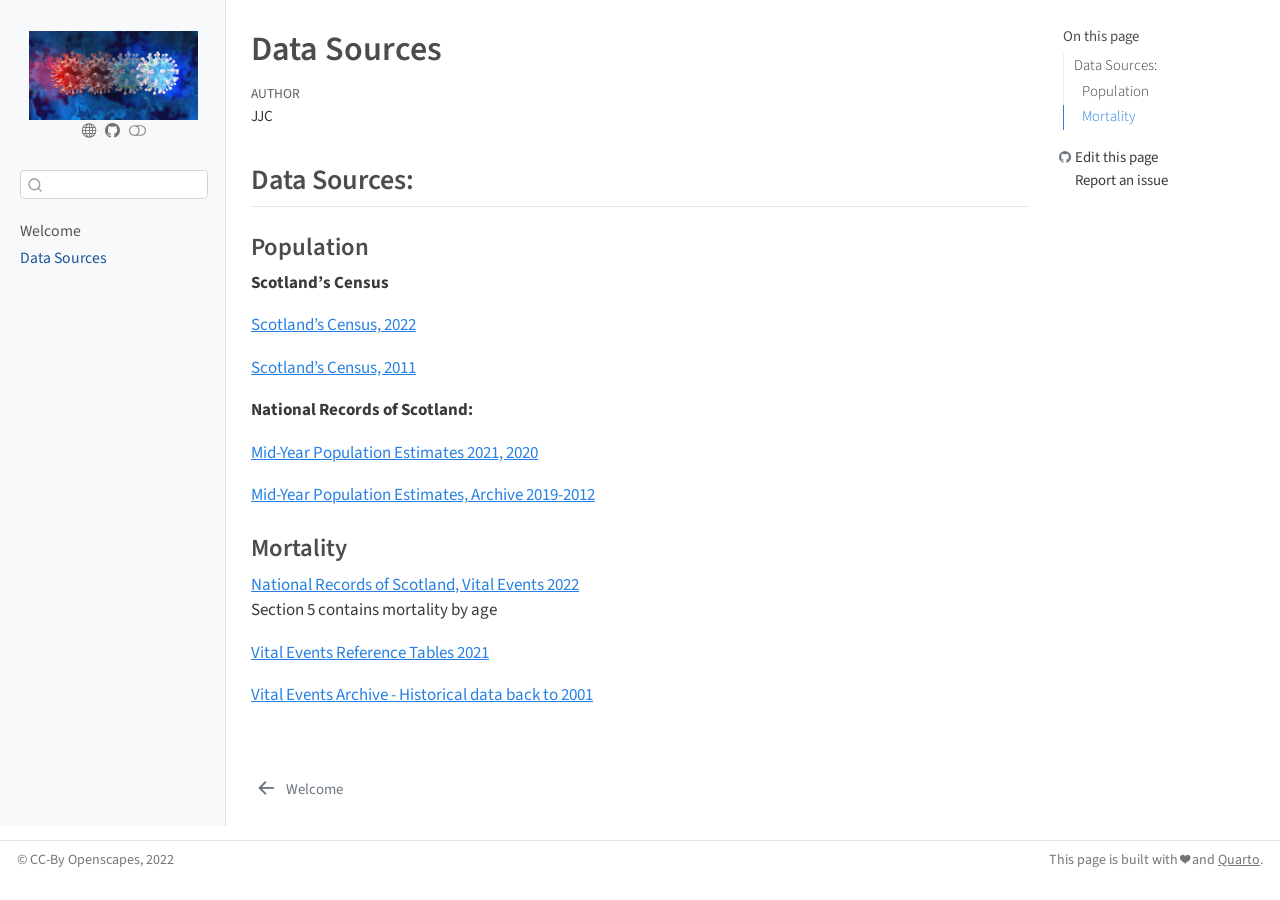
==== docs/data-sources.html @ 09939a48 "added data sources file" ====
<!DOCTYPE html>
<html xmlns="http://www.w3.org/1999/xhtml" lang="en" xml:lang="en"><head>

<meta charset="utf-8">
<meta name="generator" content="quarto-1.3.450">

<meta name="viewport" content="width=device-width, initial-scale=1.0, user-scalable=yes">

<meta name="author" content="JJC">

<title>Excess Mortality in Scotland - Data Sources</title>
<style>
code{white-space: pre-wrap;}
span.smallcaps{font-variant: small-caps;}
div.columns{display: flex; gap: min(4vw, 1.5em);}
div.column{flex: auto; overflow-x: auto;}
div.hanging-indent{margin-left: 1.5em; text-indent: -1.5em;}
ul.task-list{list-style: none;}
ul.task-list li input[type="checkbox"] {
  width: 0.8em;
  margin: 0 0.8em 0.2em -1em; /* quarto-specific, see https://github.com/quarto-dev/quarto-cli/issues/4556 */ 
  vertical-align: middle;
}
</style>


<script src="site_libs/quarto-nav/quarto-nav.js"></script>
<script src="site_libs/clipboard/clipboard.min.js"></script>
<script src="site_libs/quarto-search/autocomplete.umd.js"></script>
<script src="site_libs/quarto-search/fuse.min.js"></script>
<script src="site_libs/quarto-search/quarto-search.js"></script>
<meta name="quarto:offset" content="./">
<link href="./index.html" rel="prev">
<script src="site_libs/quarto-html/quarto.js"></script>
<script src="site_libs/quarto-html/popper.min.js"></script>
<script src="site_libs/quarto-html/tippy.umd.min.js"></script>
<script src="site_libs/quarto-html/anchor.min.js"></script>
<link href="site_libs/quarto-html/tippy.css" rel="stylesheet">
<link href="site_libs/quarto-html/quarto-syntax-highlighting.css" rel="stylesheet" class="quarto-color-scheme" id="quarto-text-highlighting-styles">
<link href="site_libs/quarto-html/quarto-syntax-highlighting-dark.css" rel="prefetch" class="quarto-color-scheme quarto-color-alternate" id="quarto-text-highlighting-styles">
<script src="site_libs/bootstrap/bootstrap.min.js"></script>
<link href="site_libs/bootstrap/bootstrap-icons.css" rel="stylesheet">
<link href="site_libs/bootstrap/bootstrap.min.css" rel="stylesheet" class="quarto-color-scheme" id="quarto-bootstrap" data-mode="light">
<link href="site_libs/bootstrap/bootstrap-dark.min.css" rel="prefetch" class="quarto-color-scheme quarto-color-alternate" id="quarto-bootstrap" data-mode="light">
<script id="quarto-search-options" type="application/json">{
  "location": "sidebar",
  "copy-button": false,
  "collapse-after": 3,
  "panel-placement": "start",
  "type": "textbox",
  "limit": 20,
  "language": {
    "search-no-results-text": "No results",
    "search-matching-documents-text": "matching documents",
    "search-copy-link-title": "Copy link to search",
    "search-hide-matches-text": "Hide additional matches",
    "search-more-match-text": "more match in this document",
    "search-more-matches-text": "more matches in this document",
    "search-clear-button-title": "Clear",
    "search-detached-cancel-button-title": "Cancel",
    "search-submit-button-title": "Submit",
    "search-label": "Search"
  }
}</script>


</head>

<body class="nav-sidebar docked">

<div id="quarto-search-results"></div>
  <header id="quarto-header" class="headroom fixed-top">
  <nav class="quarto-secondary-nav">
    <div class="container-fluid d-flex">
      <button type="button" class="quarto-btn-toggle btn" data-bs-toggle="collapse" data-bs-target="#quarto-sidebar,#quarto-sidebar-glass" aria-controls="quarto-sidebar" aria-expanded="false" aria-label="Toggle sidebar navigation" onclick="if (window.quartoToggleHeadroom) { window.quartoToggleHeadroom(); }">
        <i class="bi bi-layout-text-sidebar-reverse"></i>
      </button>
      <nav class="quarto-page-breadcrumbs" aria-label="breadcrumb"><ol class="breadcrumb"><li class="breadcrumb-item"><a href="./data-sources.html">Data Sources</a></li></ol></nav>
      <a class="flex-grow-1" role="button" data-bs-toggle="collapse" data-bs-target="#quarto-sidebar,#quarto-sidebar-glass" aria-controls="quarto-sidebar" aria-expanded="false" aria-label="Toggle sidebar navigation" onclick="if (window.quartoToggleHeadroom) { window.quartoToggleHeadroom(); }">      
      </a>
      <button type="button" class="btn quarto-search-button" aria-label="" onclick="window.quartoOpenSearch();">
        <i class="bi bi-search"></i>
      </button>
    </div>
  </nav>
</header>
<!-- content -->
<div id="quarto-content" class="quarto-container page-columns page-rows-contents page-layout-article">
<!-- sidebar -->
  <nav id="quarto-sidebar" class="sidebar collapse collapse-horizontal sidebar-navigation docked overflow-auto">
    <div class="pt-lg-2 mt-2 text-center sidebar-header">
      <a href="./index.html" class="sidebar-logo-link">
      <img src="./images/covid19_variant.jpeg" alt="" class="sidebar-logo py-0 d-lg-inline d-none">
      </a>
      <div class="sidebar-tools-main tools-wide">
    <a href="https://openscapes.org" rel="" title="Openscapes.org" class="quarto-navigation-tool px-1" aria-label="Openscapes.org"><i class="bi bi-globe"></i></a>
    <a href="https://github.com/jjcoen/vax-scotland" rel="" title="Data and Analysis" class="quarto-navigation-tool px-1" aria-label="Data and Analysis"><i class="bi bi-github"></i></a>
  <a href="" class="quarto-color-scheme-toggle quarto-navigation-tool  px-1" onclick="window.quartoToggleColorScheme(); return false;" title="Toggle dark mode"><i class="bi"></i></a>
</div>
      </div>
        <div class="mt-2 flex-shrink-0 align-items-center">
        <div class="sidebar-search">
        <div id="quarto-search" class="" title="Search"></div>
        </div>
        </div>
    <div class="sidebar-menu-container"> 
    <ul class="list-unstyled mt-1">
        <li class="sidebar-item">
  <div class="sidebar-item-container"> 
  <a href="./index.html" class="sidebar-item-text sidebar-link">
 <span class="menu-text">Welcome</span></a>
  </div>
</li>
        <li class="sidebar-item">
  <div class="sidebar-item-container"> 
  <a href="./data-sources.html" class="sidebar-item-text sidebar-link active">
 <span class="menu-text">Data Sources</span></a>
  </div>
</li>
    </ul>
    </div>
</nav>
<div id="quarto-sidebar-glass" data-bs-toggle="collapse" data-bs-target="#quarto-sidebar,#quarto-sidebar-glass"></div>
<!-- margin-sidebar -->
    <div id="quarto-margin-sidebar" class="sidebar margin-sidebar">
        <nav id="TOC" role="doc-toc" class="toc-active">
    <h2 id="toc-title">On this page</h2>
   
  <ul>
  <li><a href="#data-sources" id="toc-data-sources" class="nav-link active" data-scroll-target="#data-sources">Data Sources:</a>
  <ul class="collapse">
  <li><a href="#population" id="toc-population" class="nav-link" data-scroll-target="#population">Population</a></li>
  <li><a href="#mortality" id="toc-mortality" class="nav-link" data-scroll-target="#mortality">Mortality</a></li>
  </ul></li>
  </ul>
<div class="toc-actions"><div><i class="bi bi-github"></i></div><div class="action-links"><p><a href="https://github.com/jjcoen/vax-scotland/edit/main/data-sources.qmd" class="toc-action">Edit this page</a></p><p><a href="https://github.com/jjcoen/vax-scotland/issues/new" class="toc-action">Report an issue</a></p></div></div></nav>
    </div>
<!-- main -->
<main class="content" id="quarto-document-content">

<header id="title-block-header" class="quarto-title-block default">
<div class="quarto-title">
<h1 class="title">Data Sources</h1>
</div>



<div class="quarto-title-meta">

    <div>
    <div class="quarto-title-meta-heading">Author</div>
    <div class="quarto-title-meta-contents">
             <p>JJC </p>
          </div>
  </div>
    
  
    
  </div>
  

</header>

<section id="data-sources" class="level2">
<h2 class="anchored" data-anchor-id="data-sources">Data Sources:</h2>
<section id="population" class="level3">
<h3 class="anchored" data-anchor-id="population">Population</h3>
<p><strong>Scotland’s Census</strong></p>
<p><a href="https://www.scotlandscensus.gov.uk/2022-results/scotland-s-census-2022-rounded-population-estimates/">Scotland’s Census, 2022</a></p>
<p><a href="https://www.scotlandscensus.gov.uk/webapi/jsf/tableView/tableView.xhtml">Scotland’s Census, 2011</a></p>
<p><strong>National Records of Scotland:</strong></p>
<p><a href="https://www.nrscotland.gov.uk/statistics-and-data/statistics/statistics-by-theme/population/population-estimates/mid-year-population-estimates#lmye">Mid-Year Population Estimates 2021, 2020</a></p>
<p><a href="https://www.nrscotland.gov.uk/statistics-and-data/statistics/statistics-by-theme/population/population-estimates/mid-year-population-estimates/archive">Mid-Year Population Estimates, Archive 2019-2012</a></p>
</section>
<section id="mortality" class="level3">
<h3 class="anchored" data-anchor-id="mortality">Mortality</h3>
<p><a href="https://www.nrscotland.gov.uk/statistics-and-data/statistics/statistics-by-theme/vital-events/general-publications/vital-events-reference-tables/2022/list-of-data-tables#section5">National Records of Scotland, Vital Events 2022</a><br>
Section 5 contains mortality by age</p>
<p><a href="https://www.nrscotland.gov.uk/statistics-and-data/statistics/statistics-by-theme/vital-events/general-publications/vital-events-reference-tables/2021">Vital Events Reference Tables 2021</a></p>
<p><a href="https://www.nrscotland.gov.uk/statistics-and-data/statistics/statistics-by-theme/vital-events/general-publications/vital-events-reference-tables/archive">Vital Events Archive - Historical data back to 2001</a></p>


</section>
</section>

</main> <!-- /main -->
<script id="quarto-html-after-body" type="application/javascript">
window.document.addEventListener("DOMContentLoaded", function (event) {
  const toggleBodyColorMode = (bsSheetEl) => {
    const mode = bsSheetEl.getAttribute("data-mode");
    const bodyEl = window.document.querySelector("body");
    if (mode === "dark") {
      bodyEl.classList.add("quarto-dark");
      bodyEl.classList.remove("quarto-light");
    } else {
      bodyEl.classList.add("quarto-light");
      bodyEl.classList.remove("quarto-dark");
    }
  }
  const toggleBodyColorPrimary = () => {
    const bsSheetEl = window.document.querySelector("link#quarto-bootstrap");
    if (bsSheetEl) {
      toggleBodyColorMode(bsSheetEl);
    }
  }
  toggleBodyColorPrimary();  
  const disableStylesheet = (stylesheets) => {
    for (let i=0; i < stylesheets.length; i++) {
      const stylesheet = stylesheets[i];
      stylesheet.rel = 'prefetch';
    }
  }
  const enableStylesheet = (stylesheets) => {
    for (let i=0; i < stylesheets.length; i++) {
      const stylesheet = stylesheets[i];
      stylesheet.rel = 'stylesheet';
    }
  }
  const manageTransitions = (selector, allowTransitions) => {
    const els = window.document.querySelectorAll(selector);
    for (let i=0; i < els.length; i++) {
      const el = els[i];
      if (allowTransitions) {
        el.classList.remove('notransition');
      } else {
        el.classList.add('notransition');
      }
    }
  }
  const toggleColorMode = (alternate) => {
    // Switch the stylesheets
    const alternateStylesheets = window.document.querySelectorAll('link.quarto-color-scheme.quarto-color-alternate');
    manageTransitions('#quarto-margin-sidebar .nav-link', false);
    if (alternate) {
      enableStylesheet(alternateStylesheets);
      for (const sheetNode of alternateStylesheets) {
        if (sheetNode.id === "quarto-bootstrap") {
          toggleBodyColorMode(sheetNode);
        }
      }
    } else {
      disableStylesheet(alternateStylesheets);
      toggleBodyColorPrimary();
    }
    manageTransitions('#quarto-margin-sidebar .nav-link', true);
    // Switch the toggles
    const toggles = window.document.querySelectorAll('.quarto-color-scheme-toggle');
    for (let i=0; i < toggles.length; i++) {
      const toggle = toggles[i];
      if (toggle) {
        if (alternate) {
          toggle.classList.add("alternate");     
        } else {
          toggle.classList.remove("alternate");
        }
      }
    }
    // Hack to workaround the fact that safari doesn't
    // properly recolor the scrollbar when toggling (#1455)
    if (navigator.userAgent.indexOf('Safari') > 0 && navigator.userAgent.indexOf('Chrome') == -1) {
      manageTransitions("body", false);
      window.scrollTo(0, 1);
      setTimeout(() => {
        window.scrollTo(0, 0);
        manageTransitions("body", true);
      }, 40);  
    }
  }
  const isFileUrl = () => { 
    return window.location.protocol === 'file:';
  }
  const hasAlternateSentinel = () => {  
    let styleSentinel = getColorSchemeSentinel();
    if (styleSentinel !== null) {
      return styleSentinel === "alternate";
    } else {
      return false;
    }
  }
  const setStyleSentinel = (alternate) => {
    const value = alternate ? "alternate" : "default";
    if (!isFileUrl()) {
      window.localStorage.setItem("quarto-color-scheme", value);
    } else {
      localAlternateSentinel = value;
    }
  }
  const getColorSchemeSentinel = () => {
    if (!isFileUrl()) {
      const storageValue = window.localStorage.getItem("quarto-color-scheme");
      return storageValue != null ? storageValue : localAlternateSentinel;
    } else {
      return localAlternateSentinel;
    }
  }
  let localAlternateSentinel = 'default';
  // Dark / light mode switch
  window.quartoToggleColorScheme = () => {
    // Read the current dark / light value 
    let toAlternate = !hasAlternateSentinel();
    toggleColorMode(toAlternate);
    setStyleSentinel(toAlternate);
  };
  // Ensure there is a toggle, if there isn't float one in the top right
  if (window.document.querySelector('.quarto-color-scheme-toggle') === null) {
    const a = window.document.createElement('a');
    a.classList.add('top-right');
    a.classList.add('quarto-color-scheme-toggle');
    a.href = "";
    a.onclick = function() { try { window.quartoToggleColorScheme(); } catch {} return false; };
    const i = window.document.createElement("i");
    i.classList.add('bi');
    a.appendChild(i);
    window.document.body.appendChild(a);
  }
  // Switch to dark mode if need be
  if (hasAlternateSentinel()) {
    toggleColorMode(true);
  } else {
    toggleColorMode(false);
  }
  const icon = "";
  const anchorJS = new window.AnchorJS();
  anchorJS.options = {
    placement: 'right',
    icon: icon
  };
  anchorJS.add('.anchored');
  const isCodeAnnotation = (el) => {
    for (const clz of el.classList) {
      if (clz.startsWith('code-annotation-')) {                     
        return true;
      }
    }
    return false;
  }
  const clipboard = new window.ClipboardJS('.code-copy-button', {
    text: function(trigger) {
      const codeEl = trigger.previousElementSibling.cloneNode(true);
      for (const childEl of codeEl.children) {
        if (isCodeAnnotation(childEl)) {
          childEl.remove();
        }
      }
      return codeEl.innerText;
    }
  });
  clipboard.on('success', function(e) {
    // button target
    const button = e.trigger;
    // don't keep focus
    button.blur();
    // flash "checked"
    button.classList.add('code-copy-button-checked');
    var currentTitle = button.getAttribute("title");
    button.setAttribute("title", "Copied!");
    let tooltip;
    if (window.bootstrap) {
      button.setAttribute("data-bs-toggle", "tooltip");
      button.setAttribute("data-bs-placement", "left");
      button.setAttribute("data-bs-title", "Copied!");
      tooltip = new bootstrap.Tooltip(button, 
        { trigger: "manual", 
          customClass: "code-copy-button-tooltip",
          offset: [0, -8]});
      tooltip.show();    
    }
    setTimeout(function() {
      if (tooltip) {
        tooltip.hide();
        button.removeAttribute("data-bs-title");
        button.removeAttribute("data-bs-toggle");
        button.removeAttribute("data-bs-placement");
      }
      button.setAttribute("title", currentTitle);
      button.classList.remove('code-copy-button-checked');
    }, 1000);
    // clear code selection
    e.clearSelection();
  });
  function tippyHover(el, contentFn) {
    const config = {
      allowHTML: true,
      content: contentFn,
      maxWidth: 500,
      delay: 100,
      arrow: false,
      appendTo: function(el) {
          return el.parentElement;
      },
      interactive: true,
      interactiveBorder: 10,
      theme: 'quarto',
      placement: 'bottom-start'
    };
    window.tippy(el, config); 
  }
  const noterefs = window.document.querySelectorAll('a[role="doc-noteref"]');
  for (var i=0; i<noterefs.length; i++) {
    const ref = noterefs[i];
    tippyHover(ref, function() {
      // use id or data attribute instead here
      let href = ref.getAttribute('data-footnote-href') || ref.getAttribute('href');
      try { href = new URL(href).hash; } catch {}
      const id = href.replace(/^#\/?/, "");
      const note = window.document.getElementById(id);
      return note.innerHTML;
    });
  }
      let selectedAnnoteEl;
      const selectorForAnnotation = ( cell, annotation) => {
        let cellAttr = 'data-code-cell="' + cell + '"';
        let lineAttr = 'data-code-annotation="' +  annotation + '"';
        const selector = 'span[' + cellAttr + '][' + lineAttr + ']';
        return selector;
      }
      const selectCodeLines = (annoteEl) => {
        const doc = window.document;
        const targetCell = annoteEl.getAttribute("data-target-cell");
        const targetAnnotation = annoteEl.getAttribute("data-target-annotation");
        const annoteSpan = window.document.querySelector(selectorForAnnotation(targetCell, targetAnnotation));
        const lines = annoteSpan.getAttribute("data-code-lines").split(",");
        const lineIds = lines.map((line) => {
          return targetCell + "-" + line;
        })
        let top = null;
        let height = null;
        let parent = null;
        if (lineIds.length > 0) {
            //compute the position of the single el (top and bottom and make a div)
            const el = window.document.getElementById(lineIds[0]);
            top = el.offsetTop;
            height = el.offsetHeight;
            parent = el.parentElement.parentElement;
          if (lineIds.length > 1) {
            const lastEl = window.document.getElementById(lineIds[lineIds.length - 1]);
            const bottom = lastEl.offsetTop + lastEl.offsetHeight;
            height = bottom - top;
          }
          if (top !== null && height !== null && parent !== null) {
            // cook up a div (if necessary) and position it 
            let div = window.document.getElementById("code-annotation-line-highlight");
            if (div === null) {
              div = window.document.createElement("div");
              div.setAttribute("id", "code-annotation-line-highlight");
              div.style.position = 'absolute';
              parent.appendChild(div);
            }
            div.style.top = top - 2 + "px";
            div.style.height = height + 4 + "px";
            let gutterDiv = window.document.getElementById("code-annotation-line-highlight-gutter");
            if (gutterDiv === null) {
              gutterDiv = window.document.createElement("div");
              gutterDiv.setAttribute("id", "code-annotation-line-highlight-gutter");
              gutterDiv.style.position = 'absolute';
              const codeCell = window.document.getElementById(targetCell);
              const gutter = codeCell.querySelector('.code-annotation-gutter');
              gutter.appendChild(gutterDiv);
            }
            gutterDiv.style.top = top - 2 + "px";
            gutterDiv.style.height = height + 4 + "px";
          }
          selectedAnnoteEl = annoteEl;
        }
      };
      const unselectCodeLines = () => {
        const elementsIds = ["code-annotation-line-highlight", "code-annotation-line-highlight-gutter"];
        elementsIds.forEach((elId) => {
          const div = window.document.getElementById(elId);
          if (div) {
            div.remove();
          }
        });
        selectedAnnoteEl = undefined;
      };
      // Attach click handler to the DT
      const annoteDls = window.document.querySelectorAll('dt[data-target-cell]');
      for (const annoteDlNode of annoteDls) {
        annoteDlNode.addEventListener('click', (event) => {
          const clickedEl = event.target;
          if (clickedEl !== selectedAnnoteEl) {
            unselectCodeLines();
            const activeEl = window.document.querySelector('dt[data-target-cell].code-annotation-active');
            if (activeEl) {
              activeEl.classList.remove('code-annotation-active');
            }
            selectCodeLines(clickedEl);
            clickedEl.classList.add('code-annotation-active');
          } else {
            // Unselect the line
            unselectCodeLines();
            clickedEl.classList.remove('code-annotation-active');
          }
        });
      }
  const findCites = (el) => {
    const parentEl = el.parentElement;
    if (parentEl) {
      const cites = parentEl.dataset.cites;
      if (cites) {
        return {
          el,
          cites: cites.split(' ')
        };
      } else {
        return findCites(el.parentElement)
      }
    } else {
      return undefined;
    }
  };
  var bibliorefs = window.document.querySelectorAll('a[role="doc-biblioref"]');
  for (var i=0; i<bibliorefs.length; i++) {
    const ref = bibliorefs[i];
    const citeInfo = findCites(ref);
    if (citeInfo) {
      tippyHover(citeInfo.el, function() {
        var popup = window.document.createElement('div');
        citeInfo.cites.forEach(function(cite) {
          var citeDiv = window.document.createElement('div');
          citeDiv.classList.add('hanging-indent');
          citeDiv.classList.add('csl-entry');
          var biblioDiv = window.document.getElementById('ref-' + cite);
          if (biblioDiv) {
            citeDiv.innerHTML = biblioDiv.innerHTML;
          }
          popup.appendChild(citeDiv);
        });
        return popup.innerHTML;
      });
    }
  }
});
</script>
<nav class="page-navigation">
  <div class="nav-page nav-page-previous">
      <a href="./index.html" class="pagination-link">
        <i class="bi bi-arrow-left-short"></i> <span class="nav-page-text">Welcome</span>
      </a>          
  </div>
  <div class="nav-page nav-page-next">
  </div>
</nav>
</div> <!-- /content -->
<footer class="footer">
  <div class="nav-footer">
    <div class="nav-footer-left">© CC-By Openscapes, 2022</div>   
    <div class="nav-footer-center">
      &nbsp;
    </div>
    <div class="nav-footer-right">This page is built with ❤️ and <a href="https://quarto.org/">Quarto</a>.</div>
  </div>
</footer>



</body></html>
---- docs/site_libs/quarto-html/tippy.css ----
.tippy-box[data-animation=fade][data-state=hidden]{opacity:0}[data-tippy-root]{max-width:calc(100vw - 10px)}.tippy-box{position:relative;background-color:#333;color:#fff;border-radius:4px;font-size:14px;line-height:1.4;white-space:normal;outline:0;transition-property:transform,visibility,opacity}.tippy-box[data-placement^=top]>.tippy-arrow{bottom:0}.tippy-box[data-placement^=top]>.tippy-arrow:before{bottom:-7px;left:0;border-width:8px 8px 0;border-top-color:initial;transform-origin:center top}.tippy-box[data-placement^=bottom]>.tippy-arrow{top:0}.tippy-box[data-placement^=bottom]>.tippy-arrow:before{top:-7px;left:0;border-width:0 8px 8px;border-bottom-color:initial;transform-origin:center bottom}.tippy-box[data-placement^=left]>.tippy-arrow{right:0}.tippy-box[data-placement^=left]>.tippy-arrow:before{border-width:8px 0 8px 8px;border-left-color:initial;right:-7px;transform-origin:center left}.tippy-box[data-placement^=right]>.tippy-arrow{left:0}.tippy-box[data-placement^=right]>.tippy-arrow:before{left:-7px;border-width:8px 8px 8px 0;border-right-color:initial;transform-origin:center right}.tippy-box[data-inertia][data-state=visible]{transition-timing-function:cubic-bezier(.54,1.5,.38,1.11)}.tippy-arrow{width:16px;height:16px;color:#333}.tippy-arrow:before{content:"";position:absolute;border-color:transparent;border-style:solid}.tippy-content{position:relative;padding:5px 9px;z-index:1}
---- docs/site_libs/quarto-html/quarto-syntax-highlighting.css ----
/* quarto syntax highlight colors */
:root {
  --quarto-hl-ot-color: #003B4F;
  --quarto-hl-at-color: #657422;
  --quarto-hl-ss-color: #20794D;
  --quarto-hl-an-color: #5E5E5E;
  --quarto-hl-fu-color: #4758AB;
  --quarto-hl-st-color: #20794D;
  --quarto-hl-cf-color: #003B4F;
  --quarto-hl-op-color: #5E5E5E;
  --quarto-hl-er-color: #AD0000;
  --quarto-hl-bn-color: #AD0000;
  --quarto-hl-al-color: #AD0000;
  --quarto-hl-va-color: #111111;
  --quarto-hl-bu-color: inherit;
  --quarto-hl-ex-color: inherit;
  --quarto-hl-pp-color: #AD0000;
  --quarto-hl-in-color: #5E5E5E;
  --quarto-hl-vs-color: #20794D;
  --quarto-hl-wa-color: #5E5E5E;
  --quarto-hl-do-color: #5E5E5E;
  --quarto-hl-im-color: #00769E;
  --quarto-hl-ch-color: #20794D;
  --quarto-hl-dt-color: #AD0000;
  --quarto-hl-fl-color: #AD0000;
  --quarto-hl-co-color: #5E5E5E;
  --quarto-hl-cv-color: #5E5E5E;
  --quarto-hl-cn-color: #8f5902;
  --quarto-hl-sc-color: #5E5E5E;
  --quarto-hl-dv-color: #AD0000;
  --quarto-hl-kw-color: #003B4F;
}

/* other quarto variables */
:root {
  --quarto-font-monospace: SFMono-Regular, Menlo, Monaco, Consolas, "Liberation Mono", "Courier New", monospace;
}

pre > code.sourceCode > span {
  color: #003B4F;
}

code span {
  color: #003B4F;
}

code.sourceCode > span {
  color: #003B4F;
}

div.sourceCode,
div.sourceCode pre.sourceCode {
  color: #003B4F;
}

code span.ot {
  color: #003B4F;
  font-style: inherit;
}

code span.at {
  color: #657422;
  font-style: inherit;
}

code span.ss {
  color: #20794D;
  font-style: inherit;
}

code span.an {
  color: #5E5E5E;
  font-style: inherit;
}

code span.fu {
  color: #4758AB;
  font-style: inherit;
}

code span.st {
  color: #20794D;
  font-style: inherit;
}

code span.cf {
  color: #003B4F;
  font-style: inherit;
}

code span.op {
  color: #5E5E5E;
  font-style: inherit;
}

code span.er {
  color: #AD0000;
  font-style: inherit;
}

code span.bn {
  color: #AD0000;
  font-style: inherit;
}

code span.al {
  color: #AD0000;
  font-style: inherit;
}

code span.va {
  color: #111111;
  font-style: inherit;
}

code span.bu {
  font-style: inherit;
}

code span.ex {
  font-style: inherit;
}

code span.pp {
  color: #AD0000;
  font-style: inherit;
}

code span.in {
  color: #5E5E5E;
  font-style: inherit;
}

code span.vs {
  color: #20794D;
  font-style: inherit;
}

code span.wa {
  color: #5E5E5E;
  font-style: italic;
}

code span.do {
  color: #5E5E5E;
  font-style: italic;
}

code span.im {
  color: #00769E;
  font-style: inherit;
}

code span.ch {
  color: #20794D;
  font-style: inherit;
}

code span.dt {
  color: #AD0000;
  font-style: inherit;
}

code span.fl {
  color: #AD0000;
  font-style: inherit;
}

code span.co {
  color: #5E5E5E;
  font-style: inherit;
}

code span.cv {
  color: #5E5E5E;
  font-style: italic;
}

code span.cn {
  color: #8f5902;
  font-style: inherit;
}

code span.sc {
  color: #5E5E5E;
  font-style: inherit;
}

code span.dv {
  color: #AD0000;
  font-style: inherit;
}

code span.kw {
  color: #003B4F;
  font-style: inherit;
}

.prevent-inlining {
  content: "</";
}

/*# sourceMappingURL=debc5d5d77c3f9108843748ff7464032.css.map */
---- docs/site_libs/quarto-html/quarto-syntax-highlighting-dark.css ----
/* quarto syntax highlight colors */
:root {
  --quarto-hl-al-color: #f07178;
  --quarto-hl-an-color: #d4d0ab;
  --quarto-hl-at-color: #00e0e0;
  --quarto-hl-bn-color: #d4d0ab;
  --quarto-hl-bu-color: #abe338;
  --quarto-hl-ch-color: #abe338;
  --quarto-hl-co-color: #f8f8f2;
  --quarto-hl-cv-color: #ffd700;
  --quarto-hl-cn-color: #ffd700;
  --quarto-hl-cf-color: #ffa07a;
  --quarto-hl-dt-color: #ffa07a;
  --quarto-hl-dv-color: #d4d0ab;
  --quarto-hl-do-color: #f8f8f2;
  --quarto-hl-er-color: #f07178;
  --quarto-hl-ex-color: #00e0e0;
  --quarto-hl-fl-color: #d4d0ab;
  --quarto-hl-fu-color: #ffa07a;
  --quarto-hl-im-color: #abe338;
  --quarto-hl-in-color: #d4d0ab;
  --quarto-hl-kw-color: #ffa07a;
  --quarto-hl-op-color: #ffa07a;
  --quarto-hl-ot-color: #00e0e0;
  --quarto-hl-pp-color: #dcc6e0;
  --quarto-hl-re-color: #00e0e0;
  --quarto-hl-sc-color: #abe338;
  --quarto-hl-ss-color: #abe338;
  --quarto-hl-st-color: #abe338;
  --quarto-hl-va-color: #00e0e0;
  --quarto-hl-vs-color: #abe338;
  --quarto-hl-wa-color: #dcc6e0;
}

/* other quarto variables */
:root {
  --quarto-font-monospace: SFMono-Regular, Menlo, Monaco, Consolas, "Liberation Mono", "Courier New", monospace;
}

code span.al {
  background-color: #2a0f15;
  font-weight: bold;
  color: #f07178;
}

code span.an {
  color: #d4d0ab;
}

code span.at {
  color: #00e0e0;
}

code span.bn {
  color: #d4d0ab;
}

code span.bu {
  color: #abe338;
}

code span.ch {
  color: #abe338;
}

code span.co {
  font-style: italic;
  color: #f8f8f2;
}

code span.cv {
  color: #ffd700;
}

code span.cn {
  color: #ffd700;
}

code span.cf {
  font-weight: bold;
  color: #ffa07a;
}

code span.dt {
  color: #ffa07a;
}

code span.dv {
  color: #d4d0ab;
}

code span.do {
  color: #f8f8f2;
}

code span.er {
  color: #f07178;
  text-decoration: underline;
}

code span.ex {
  font-weight: bold;
  color: #00e0e0;
}

code span.fl {
  color: #d4d0ab;
}

code span.fu {
  color: #ffa07a;
}

code span.im {
  color: #abe338;
}

code span.in {
  color: #d4d0ab;
}

code span.kw {
  font-weight: bold;
  color: #ffa07a;
}

pre > code.sourceCode > span {
  color: #f8f8f2;
}

code span {
  color: #f8f8f2;
}

code.sourceCode > span {
  color: #f8f8f2;
}

div.sourceCode,
div.sourceCode pre.sourceCode {
  color: #f8f8f2;
}

code span.op {
  color: #ffa07a;
}

code span.ot {
  color: #00e0e0;
}

code span.pp {
  color: #dcc6e0;
}

code span.re {
  background-color: #f8f8f2;
  color: #00e0e0;
}

code span.sc {
  color: #abe338;
}

code span.ss {
  color: #abe338;
}

code span.st {
  color: #abe338;
}

code span.va {
  color: #00e0e0;
}

code span.vs {
  color: #abe338;
}

code span.wa {
  color: #dcc6e0;
}

.prevent-inlining {
  content: "</";
}

/*# sourceMappingURL=935a306eefa94366c21e1a970dddb765.css.map */
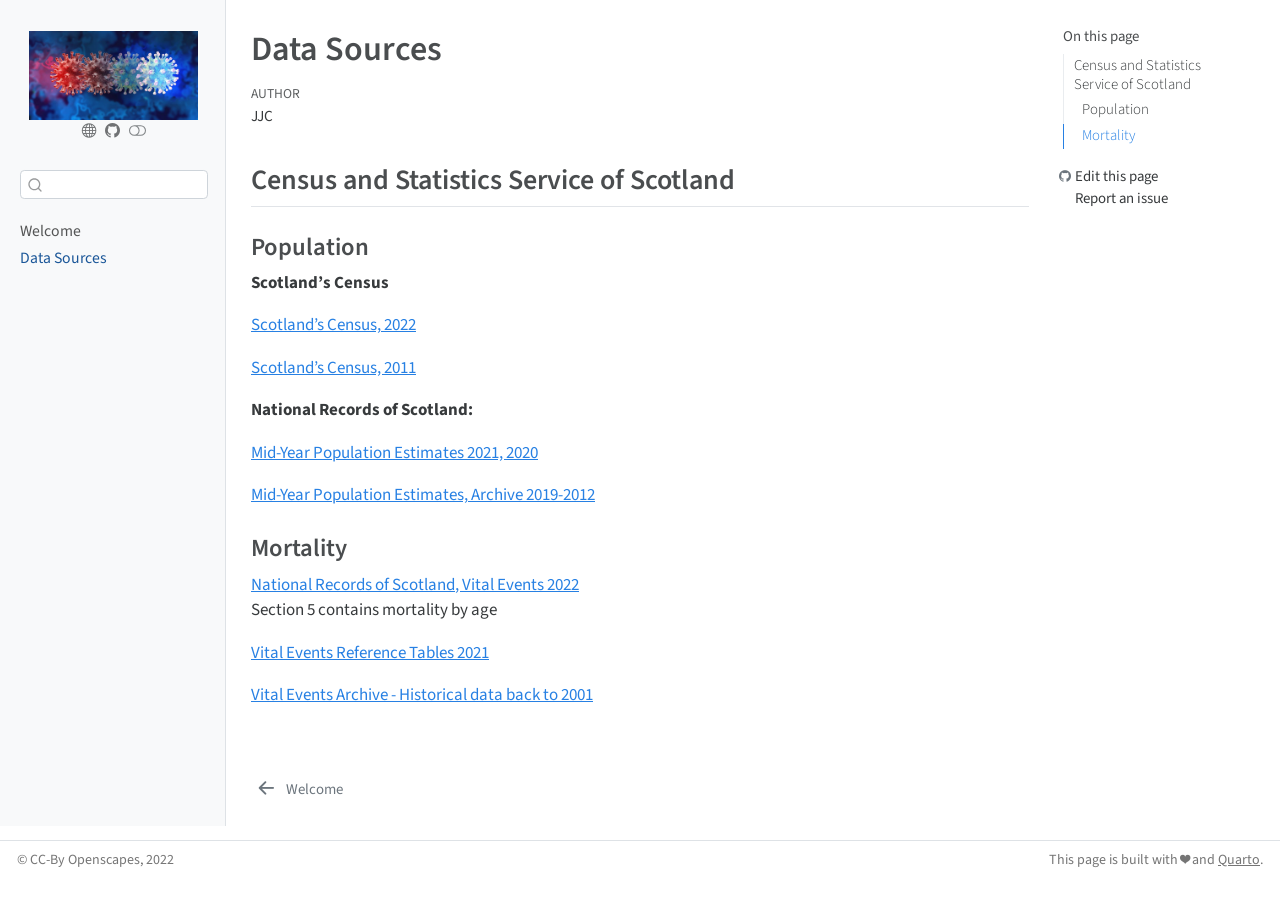
==== commit 0eb162b7: "data sources title" ====
--- a/docs/data-sources.html
+++ b/docs/data-sources.html
@@ -127,7 +127,7 @@
     <h2 id="toc-title">On this page</h2>
    
   <ul>
-  <li><a href="#data-sources" id="toc-data-sources" class="nav-link active" data-scroll-target="#data-sources">Data Sources:</a>
+  <li><a href="#census-and-statistics-service-of-scotland" id="toc-census-and-statistics-service-of-scotland" class="nav-link active" data-scroll-target="#census-and-statistics-service-of-scotland">Census and Statistics Service of Scotland</a>
   <ul class="collapse">
   <li><a href="#population" id="toc-population" class="nav-link" data-scroll-target="#population">Population</a></li>
   <li><a href="#mortality" id="toc-mortality" class="nav-link" data-scroll-target="#mortality">Mortality</a></li>
@@ -161,8 +161,8 @@
 
 </header>
 
-<section id="data-sources" class="level2">
-<h2 class="anchored" data-anchor-id="data-sources">Data Sources:</h2>
+<section id="census-and-statistics-service-of-scotland" class="level2">
+<h2 class="anchored" data-anchor-id="census-and-statistics-service-of-scotland">Census and Statistics Service of Scotland</h2>
 <section id="population" class="level3">
 <h3 class="anchored" data-anchor-id="population">Population</h3>
 <p><strong>Scotland’s Census</strong></p>
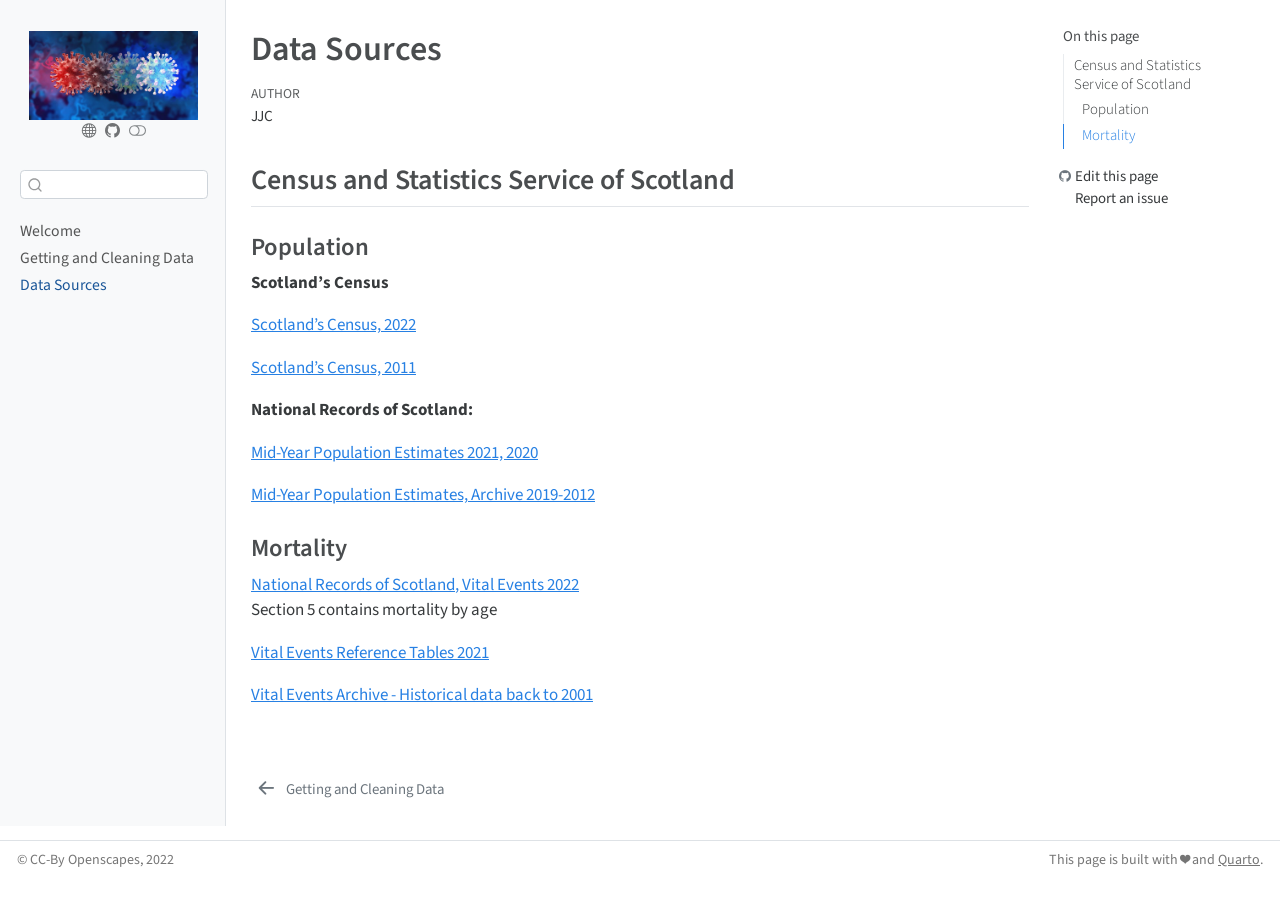
==== commit ac12d32c: "updated yml" ====
--- a/docs/data-sources.html
+++ b/docs/data-sources.html
@@ -30,7 +30,7 @@
 <script src="site_libs/quarto-search/fuse.min.js"></script>
 <script src="site_libs/quarto-search/quarto-search.js"></script>
 <meta name="quarto:offset" content="./">
-<link href="./index.html" rel="prev">
+<link href="./getting-cleaning-data.html" rel="prev">
 <script src="site_libs/quarto-html/quarto.js"></script>
 <script src="site_libs/quarto-html/popper.min.js"></script>
 <script src="site_libs/quarto-html/tippy.umd.min.js"></script>
@@ -109,6 +109,12 @@
   <div class="sidebar-item-container"> 
   <a href="./index.html" class="sidebar-item-text sidebar-link">
  <span class="menu-text">Welcome</span></a>
+  </div>
+</li>
+        <li class="sidebar-item">
+  <div class="sidebar-item-container"> 
+  <a href="./getting-cleaning-data.html" class="sidebar-item-text sidebar-link">
+ <span class="menu-text">Getting and Cleaning Data</span></a>
   </div>
 </li>
         <li class="sidebar-item">
@@ -534,8 +540,8 @@
 </script>
 <nav class="page-navigation">
   <div class="nav-page nav-page-previous">
-      <a href="./index.html" class="pagination-link">
-        <i class="bi bi-arrow-left-short"></i> <span class="nav-page-text">Welcome</span>
+      <a href="./getting-cleaning-data.html" class="pagination-link">
+        <i class="bi bi-arrow-left-short"></i> <span class="nav-page-text">Getting and Cleaning Data</span>
       </a>          
   </div>
   <div class="nav-page nav-page-next">
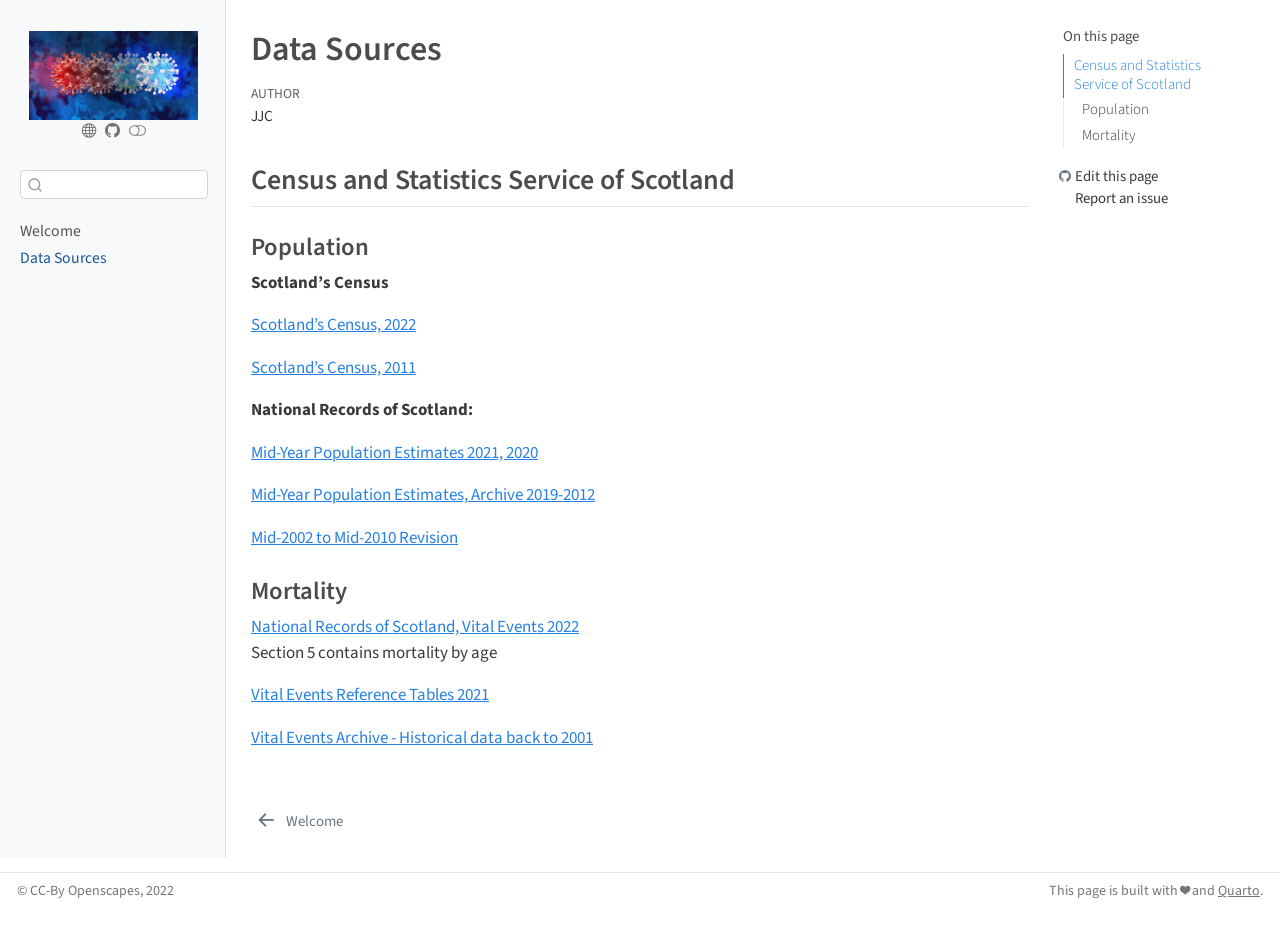
==== commit 4cae8621: "calculated mortality rates" ====
--- a/docs/data-sources.html
+++ b/docs/data-sources.html
@@ -30,7 +30,7 @@
 <script src="site_libs/quarto-search/fuse.min.js"></script>
 <script src="site_libs/quarto-search/quarto-search.js"></script>
 <meta name="quarto:offset" content="./">
-<link href="./getting-cleaning-data.html" rel="prev">
+<link href="./index.html" rel="prev">
 <script src="site_libs/quarto-html/quarto.js"></script>
 <script src="site_libs/quarto-html/popper.min.js"></script>
 <script src="site_libs/quarto-html/tippy.umd.min.js"></script>
@@ -113,12 +113,6 @@
 </li>
         <li class="sidebar-item">
   <div class="sidebar-item-container"> 
-  <a href="./getting-cleaning-data.html" class="sidebar-item-text sidebar-link">
- <span class="menu-text">Getting and Cleaning Data</span></a>
-  </div>
-</li>
-        <li class="sidebar-item">
-  <div class="sidebar-item-container"> 
   <a href="./data-sources.html" class="sidebar-item-text sidebar-link active">
  <span class="menu-text">Data Sources</span></a>
   </div>
@@ -177,6 +171,7 @@
 <p><strong>National Records of Scotland:</strong></p>
 <p><a href="https://www.nrscotland.gov.uk/statistics-and-data/statistics/statistics-by-theme/population/population-estimates/mid-year-population-estimates#lmye">Mid-Year Population Estimates 2021, 2020</a></p>
 <p><a href="https://www.nrscotland.gov.uk/statistics-and-data/statistics/statistics-by-theme/population/population-estimates/mid-year-population-estimates/archive">Mid-Year Population Estimates, Archive 2019-2012</a></p>
+<p><a href="https://webarchive.nrscotland.gov.uk/20210313160229/https://www.nrscotland.gov.uk/statistics-and-data/statistics/statistics-by-theme/population/population-estimates/mid-year-population-estimates/mid-2002-to-mid-2010-revision/additional-detailed-tables-for-population-estimates">Mid-2002 to Mid-2010 Revision</a></p>
 </section>
 <section id="mortality" class="level3">
 <h3 class="anchored" data-anchor-id="mortality">Mortality</h3>
@@ -540,8 +535,8 @@
 </script>
 <nav class="page-navigation">
   <div class="nav-page nav-page-previous">
-      <a href="./getting-cleaning-data.html" class="pagination-link">
-        <i class="bi bi-arrow-left-short"></i> <span class="nav-page-text">Getting and Cleaning Data</span>
+      <a href="./index.html" class="pagination-link">
+        <i class="bi bi-arrow-left-short"></i> <span class="nav-page-text">Welcome</span>
       </a>          
   </div>
   <div class="nav-page nav-page-next">
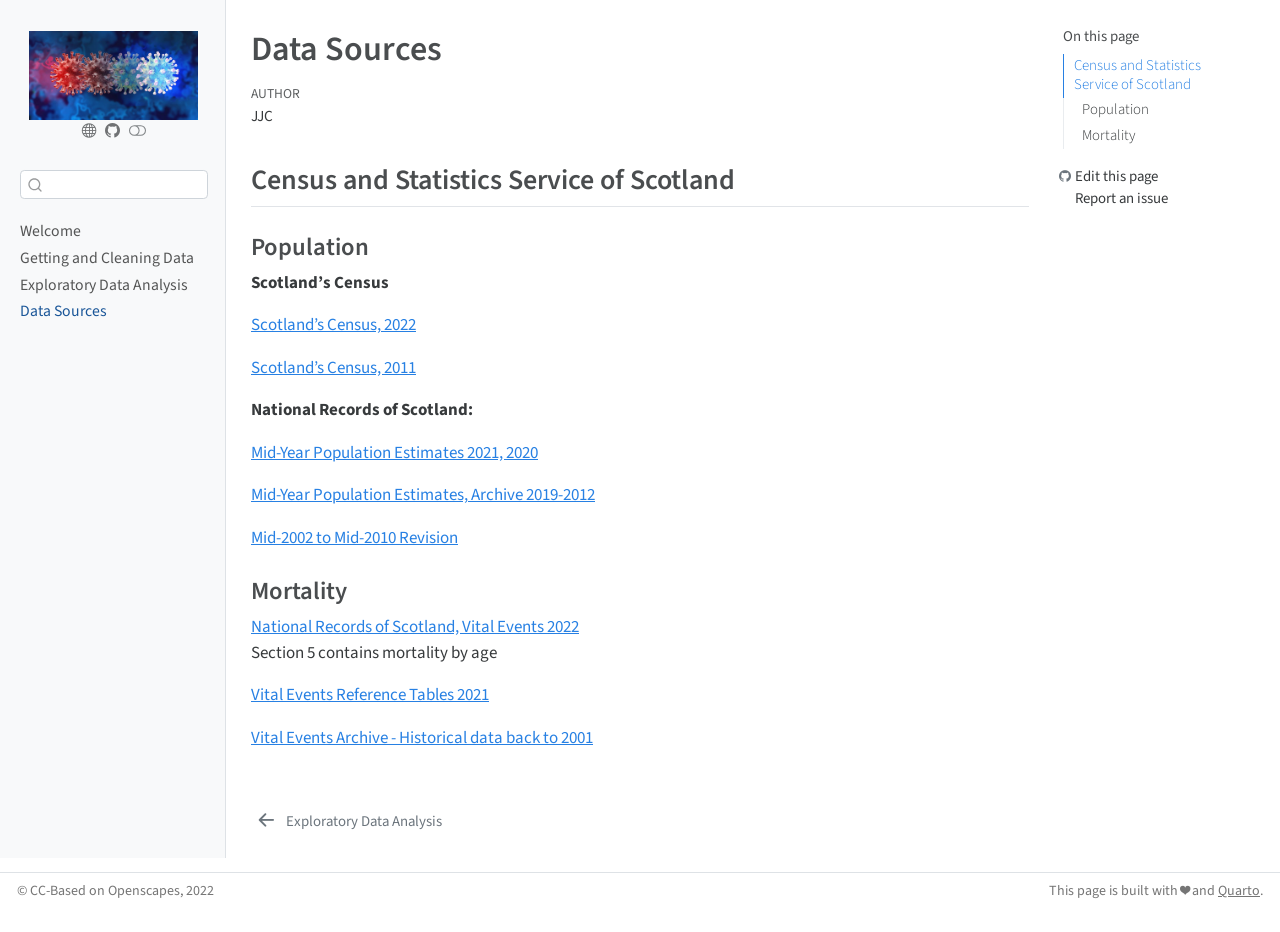
==== commit c76905be: "include links in quarto.yml" ====
--- a/docs/data-sources.html
+++ b/docs/data-sources.html
@@ -30,7 +30,7 @@
 <script src="site_libs/quarto-search/fuse.min.js"></script>
 <script src="site_libs/quarto-search/quarto-search.js"></script>
 <meta name="quarto:offset" content="./">
-<link href="./index.html" rel="prev">
+<link href="./explore.html" rel="prev">
 <script src="site_libs/quarto-html/quarto.js"></script>
 <script src="site_libs/quarto-html/popper.min.js"></script>
 <script src="site_libs/quarto-html/tippy.umd.min.js"></script>
@@ -109,6 +109,18 @@
   <div class="sidebar-item-container"> 
   <a href="./index.html" class="sidebar-item-text sidebar-link">
  <span class="menu-text">Welcome</span></a>
+  </div>
+</li>
+        <li class="sidebar-item">
+  <div class="sidebar-item-container"> 
+  <a href="./getting-cleaning-data.html" class="sidebar-item-text sidebar-link">
+ <span class="menu-text">Getting and Cleaning Data</span></a>
+  </div>
+</li>
+        <li class="sidebar-item">
+  <div class="sidebar-item-container"> 
+  <a href="./explore.html" class="sidebar-item-text sidebar-link">
+ <span class="menu-text">Exploratory Data Analysis</span></a>
   </div>
 </li>
         <li class="sidebar-item">
@@ -535,8 +547,8 @@
 </script>
 <nav class="page-navigation">
   <div class="nav-page nav-page-previous">
-      <a href="./index.html" class="pagination-link">
-        <i class="bi bi-arrow-left-short"></i> <span class="nav-page-text">Welcome</span>
+      <a href="./explore.html" class="pagination-link">
+        <i class="bi bi-arrow-left-short"></i> <span class="nav-page-text">Exploratory Data Analysis</span>
       </a>          
   </div>
   <div class="nav-page nav-page-next">
@@ -545,7 +557,7 @@
 </div> <!-- /content -->
 <footer class="footer">
   <div class="nav-footer">
-    <div class="nav-footer-left">© CC-By Openscapes, 2022</div>   
+    <div class="nav-footer-left">© CC-Based on Openscapes, 2022</div>   
     <div class="nav-footer-center">
       &nbsp;
     </div>
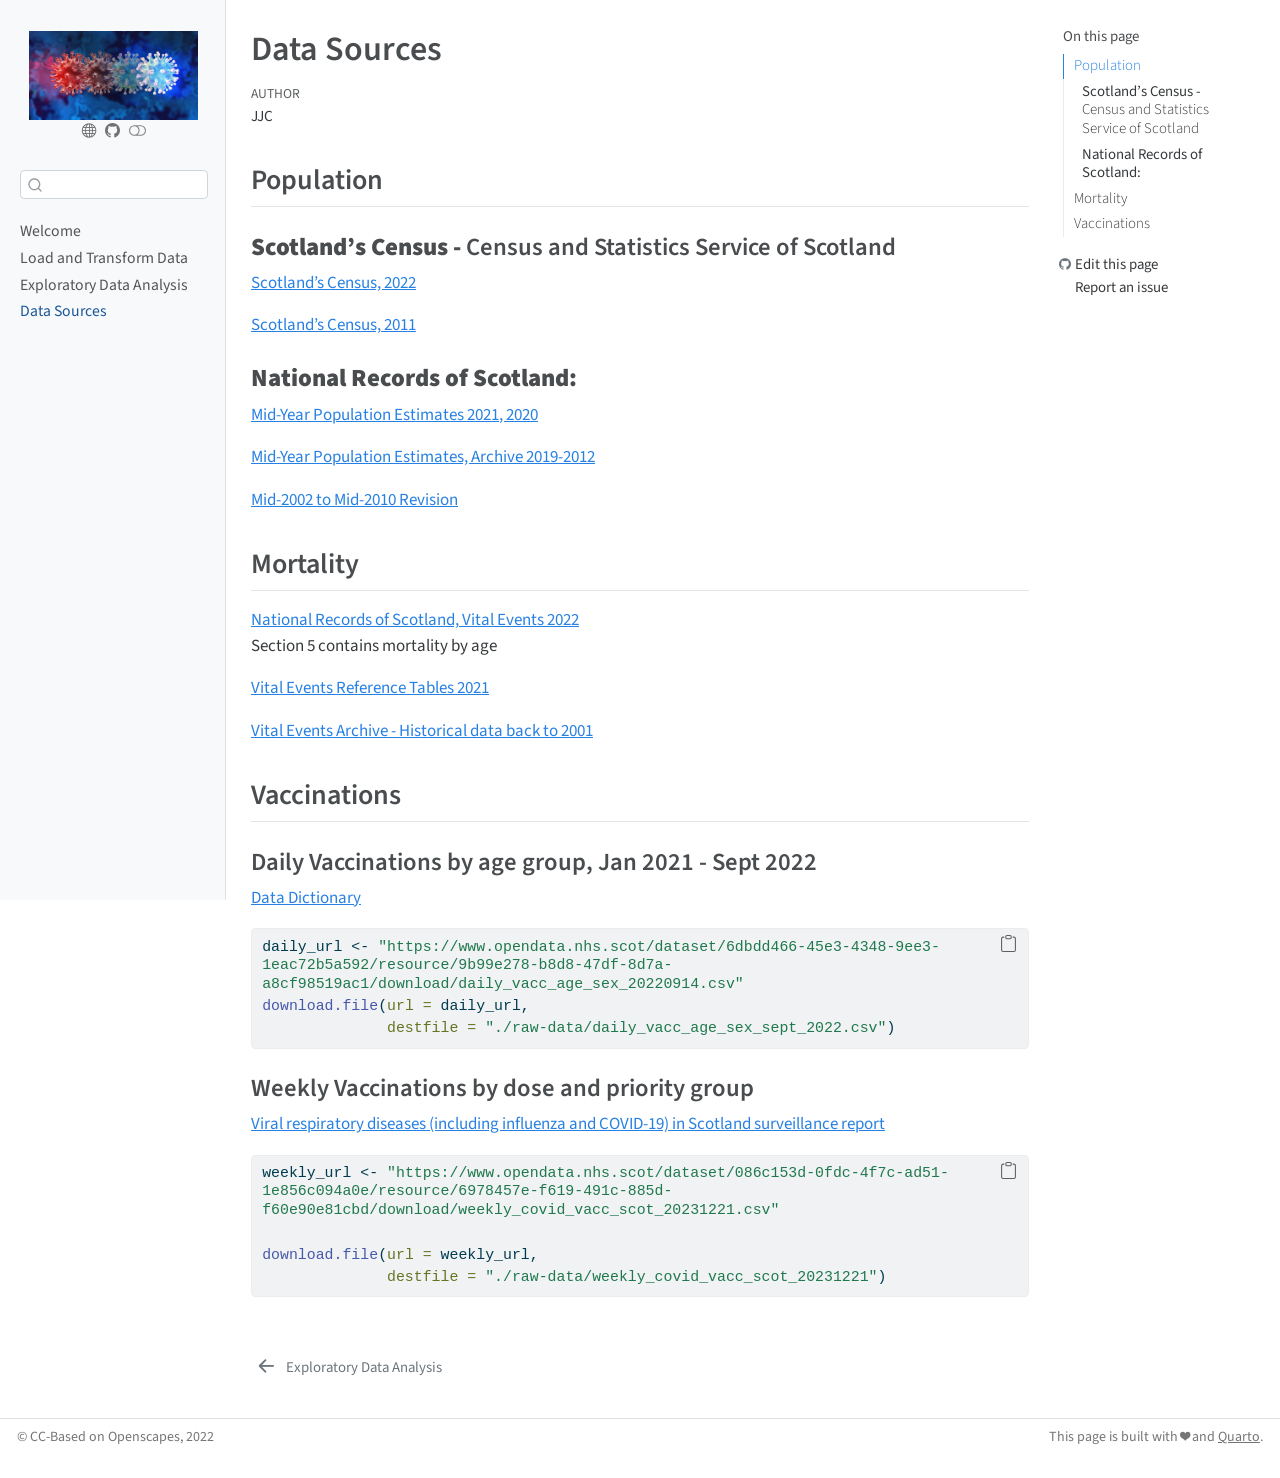
==== commit f1920b95: "explore: age category plots" ====
--- a/docs/data-sources.html
+++ b/docs/data-sources.html
@@ -20,6 +20,40 @@
   width: 0.8em;
   margin: 0 0.8em 0.2em -1em; /* quarto-specific, see https://github.com/quarto-dev/quarto-cli/issues/4556 */ 
   vertical-align: middle;
+}
+/* CSS for syntax highlighting */
+pre > code.sourceCode { white-space: pre; position: relative; }
+pre > code.sourceCode > span { display: inline-block; line-height: 1.25; }
+pre > code.sourceCode > span:empty { height: 1.2em; }
+.sourceCode { overflow: visible; }
+code.sourceCode > span { color: inherit; text-decoration: inherit; }
+div.sourceCode { margin: 1em 0; }
+pre.sourceCode { margin: 0; }
+@media screen {
+div.sourceCode { overflow: auto; }
+}
+@media print {
+pre > code.sourceCode { white-space: pre-wrap; }
+pre > code.sourceCode > span { text-indent: -5em; padding-left: 5em; }
+}
+pre.numberSource code
+  { counter-reset: source-line 0; }
+pre.numberSource code > span
+  { position: relative; left: -4em; counter-increment: source-line; }
+pre.numberSource code > span > a:first-child::before
+  { content: counter(source-line);
+    position: relative; left: -1em; text-align: right; vertical-align: baseline;
+    border: none; display: inline-block;
+    -webkit-touch-callout: none; -webkit-user-select: none;
+    -khtml-user-select: none; -moz-user-select: none;
+    -ms-user-select: none; user-select: none;
+    padding: 0 4px; width: 4em;
+  }
+pre.numberSource { margin-left: 3em;  padding-left: 4px; }
+div.sourceCode
+  {   }
+@media screen {
+pre > code.sourceCode > span > a:first-child::before { text-decoration: underline; }
 }
 </style>
 
@@ -93,7 +127,7 @@
       <img src="./images/covid19_variant.jpeg" alt="" class="sidebar-logo py-0 d-lg-inline d-none">
       </a>
       <div class="sidebar-tools-main tools-wide">
-    <a href="https://openscapes.org" rel="" title="Openscapes.org" class="quarto-navigation-tool px-1" aria-label="Openscapes.org"><i class="bi bi-globe"></i></a>
+    <a href="https://phinancetechnologies.com/HumanityProjects/Humanity%20projects.asp" rel="" title="Humanity Projects" class="quarto-navigation-tool px-1" aria-label="Humanity Projects"><i class="bi bi-globe"></i></a>
     <a href="https://github.com/jjcoen/vax-scotland" rel="" title="Data and Analysis" class="quarto-navigation-tool px-1" aria-label="Data and Analysis"><i class="bi bi-github"></i></a>
   <a href="" class="quarto-color-scheme-toggle quarto-navigation-tool  px-1" onclick="window.quartoToggleColorScheme(); return false;" title="Toggle dark mode"><i class="bi"></i></a>
 </div>
@@ -113,8 +147,8 @@
 </li>
         <li class="sidebar-item">
   <div class="sidebar-item-container"> 
-  <a href="./getting-cleaning-data.html" class="sidebar-item-text sidebar-link">
- <span class="menu-text">Getting and Cleaning Data</span></a>
+  <a href="./transform.html" class="sidebar-item-text sidebar-link">
+ <span class="menu-text">Load and Transform Data</span></a>
   </div>
 </li>
         <li class="sidebar-item">
@@ -139,10 +173,16 @@
     <h2 id="toc-title">On this page</h2>
    
   <ul>
-  <li><a href="#census-and-statistics-service-of-scotland" id="toc-census-and-statistics-service-of-scotland" class="nav-link active" data-scroll-target="#census-and-statistics-service-of-scotland">Census and Statistics Service of Scotland</a>
+  <li><a href="#population" id="toc-population" class="nav-link active" data-scroll-target="#population">Population</a>
   <ul class="collapse">
-  <li><a href="#population" id="toc-population" class="nav-link" data-scroll-target="#population">Population</a></li>
+  <li><a href="#scotlands-census---census-and-statistics-service-of-scotland" id="toc-scotlands-census---census-and-statistics-service-of-scotland" class="nav-link" data-scroll-target="#scotlands-census---census-and-statistics-service-of-scotland"><strong>Scotland’s Census -</strong> Census and Statistics Service of Scotland</a></li>
+  <li><a href="#national-records-of-scotland" id="toc-national-records-of-scotland" class="nav-link" data-scroll-target="#national-records-of-scotland"><strong>National Records of Scotland:</strong></a></li>
+  </ul></li>
   <li><a href="#mortality" id="toc-mortality" class="nav-link" data-scroll-target="#mortality">Mortality</a></li>
+  <li><a href="#vaccinations" id="toc-vaccinations" class="nav-link" data-scroll-target="#vaccinations">Vaccinations</a>
+  <ul class="collapse">
+  <li><a href="#daily-vaccinations-by-age-group-jan-2021---sept-2022" id="toc-daily-vaccinations-by-age-group-jan-2021---sept-2022" class="nav-link" data-scroll-target="#daily-vaccinations-by-age-group-jan-2021---sept-2022">Daily Vaccinations by age group, Jan 2021 - Sept 2022</a></li>
+  <li><a href="#weekly-vaccinations-by-dose-and-priority-group" id="toc-weekly-vaccinations-by-dose-and-priority-group" class="nav-link" data-scroll-target="#weekly-vaccinations-by-dose-and-priority-group">Weekly Vaccinations by dose and priority group</a></li>
   </ul></li>
   </ul>
 <div class="toc-actions"><div><i class="bi bi-github"></i></div><div class="action-links"><p><a href="https://github.com/jjcoen/vax-scotland/edit/main/data-sources.qmd" class="toc-action">Edit this page</a></p><p><a href="https://github.com/jjcoen/vax-scotland/issues/new" class="toc-action">Report an issue</a></p></div></div></nav>
@@ -173,24 +213,47 @@
 
 </header>
 
-<section id="census-and-statistics-service-of-scotland" class="level2">
-<h2 class="anchored" data-anchor-id="census-and-statistics-service-of-scotland">Census and Statistics Service of Scotland</h2>
-<section id="population" class="level3">
-<h3 class="anchored" data-anchor-id="population">Population</h3>
-<p><strong>Scotland’s Census</strong></p>
+<section id="population" class="level2">
+<h2 class="anchored" data-anchor-id="population">Population</h2>
+<section id="scotlands-census---census-and-statistics-service-of-scotland" class="level3">
+<h3 class="anchored" data-anchor-id="scotlands-census---census-and-statistics-service-of-scotland"><strong>Scotland’s Census -</strong> Census and Statistics Service of Scotland</h3>
 <p><a href="https://www.scotlandscensus.gov.uk/2022-results/scotland-s-census-2022-rounded-population-estimates/">Scotland’s Census, 2022</a></p>
 <p><a href="https://www.scotlandscensus.gov.uk/webapi/jsf/tableView/tableView.xhtml">Scotland’s Census, 2011</a></p>
-<p><strong>National Records of Scotland:</strong></p>
+</section>
+<section id="national-records-of-scotland" class="level3">
+<h3 class="anchored" data-anchor-id="national-records-of-scotland"><strong>National Records of Scotland:</strong></h3>
 <p><a href="https://www.nrscotland.gov.uk/statistics-and-data/statistics/statistics-by-theme/population/population-estimates/mid-year-population-estimates#lmye">Mid-Year Population Estimates 2021, 2020</a></p>
 <p><a href="https://www.nrscotland.gov.uk/statistics-and-data/statistics/statistics-by-theme/population/population-estimates/mid-year-population-estimates/archive">Mid-Year Population Estimates, Archive 2019-2012</a></p>
 <p><a href="https://webarchive.nrscotland.gov.uk/20210313160229/https://www.nrscotland.gov.uk/statistics-and-data/statistics/statistics-by-theme/population/population-estimates/mid-year-population-estimates/mid-2002-to-mid-2010-revision/additional-detailed-tables-for-population-estimates">Mid-2002 to Mid-2010 Revision</a></p>
 </section>
-<section id="mortality" class="level3">
-<h3 class="anchored" data-anchor-id="mortality">Mortality</h3>
+</section>
+<section id="mortality" class="level2">
+<h2 class="anchored" data-anchor-id="mortality">Mortality</h2>
 <p><a href="https://www.nrscotland.gov.uk/statistics-and-data/statistics/statistics-by-theme/vital-events/general-publications/vital-events-reference-tables/2022/list-of-data-tables#section5">National Records of Scotland, Vital Events 2022</a><br>
 Section 5 contains mortality by age</p>
 <p><a href="https://www.nrscotland.gov.uk/statistics-and-data/statistics/statistics-by-theme/vital-events/general-publications/vital-events-reference-tables/2021">Vital Events Reference Tables 2021</a></p>
 <p><a href="https://www.nrscotland.gov.uk/statistics-and-data/statistics/statistics-by-theme/vital-events/general-publications/vital-events-reference-tables/archive">Vital Events Archive - Historical data back to 2001</a></p>
+</section>
+<section id="vaccinations" class="level2">
+<h2 class="anchored" data-anchor-id="vaccinations">Vaccinations</h2>
+<section id="daily-vaccinations-by-age-group-jan-2021---sept-2022" class="level3">
+<h3 class="anchored" data-anchor-id="daily-vaccinations-by-age-group-jan-2021---sept-2022">Daily Vaccinations by age group, Jan 2021 - Sept 2022</h3>
+<p><a href="https://www.opendata.nhs.scot/dataset/covid-19-vaccination-in-scotland/resource/9b99e278-b8d8-47df-8d7a-a8cf98519ac1">Data Dictionary</a></p>
+<div class="cell">
+<div class="sourceCode cell-code" id="cb1"><pre class="sourceCode r code-with-copy"><code class="sourceCode r"><span id="cb1-1"><a href="#cb1-1" aria-hidden="true" tabindex="-1"></a>daily_url <span class="ot">&lt;-</span> <span class="st">"https://www.opendata.nhs.scot/dataset/6dbdd466-45e3-4348-9ee3-1eac72b5a592/resource/9b99e278-b8d8-47df-8d7a-a8cf98519ac1/download/daily_vacc_age_sex_20220914.csv"</span></span>
+<span id="cb1-2"><a href="#cb1-2" aria-hidden="true" tabindex="-1"></a><span class="fu">download.file</span>(<span class="at">url =</span> daily_url, </span>
+<span id="cb1-3"><a href="#cb1-3" aria-hidden="true" tabindex="-1"></a>              <span class="at">destfile =</span> <span class="st">"./raw-data/daily_vacc_age_sex_sept_2022.csv"</span>)</span></code><button title="Copy to Clipboard" class="code-copy-button"><i class="bi"></i></button></pre></div>
+</div>
+</section>
+<section id="weekly-vaccinations-by-dose-and-priority-group" class="level3">
+<h3 class="anchored" data-anchor-id="weekly-vaccinations-by-dose-and-priority-group">Weekly Vaccinations by dose and priority group</h3>
+<p><a href="https://www.publichealthscotland.scot/publications/viral-respiratory-diseases-including-influenza-and-covid-19-in-scotland-surveillance-report/viral-respiratory-diseases-including-influenza-and-covid-19-in-scotland-surveillance-report-21-december-2023/" title="Report">Viral respiratory diseases (including influenza and COVID-19) in Scotland surveillance report</a></p>
+<div class="cell">
+<div class="sourceCode cell-code" id="cb2"><pre class="sourceCode r code-with-copy"><code class="sourceCode r"><span id="cb2-1"><a href="#cb2-1" aria-hidden="true" tabindex="-1"></a>weekly_url <span class="ot">&lt;-</span> <span class="st">"https://www.opendata.nhs.scot/dataset/086c153d-0fdc-4f7c-ad51-1e856c094a0e/resource/6978457e-f619-491c-885d-f60e90e81cbd/download/weekly_covid_vacc_scot_20231221.csv"</span></span>
+<span id="cb2-2"><a href="#cb2-2" aria-hidden="true" tabindex="-1"></a></span>
+<span id="cb2-3"><a href="#cb2-3" aria-hidden="true" tabindex="-1"></a><span class="fu">download.file</span>(<span class="at">url =</span> weekly_url, </span>
+<span id="cb2-4"><a href="#cb2-4" aria-hidden="true" tabindex="-1"></a>              <span class="at">destfile =</span> <span class="st">"./raw-data/weekly_covid_vacc_scot_20231221"</span>)</span></code><button title="Copy to Clipboard" class="code-copy-button"><i class="bi"></i></button></pre></div>
+</div>
 
 
 </section>
